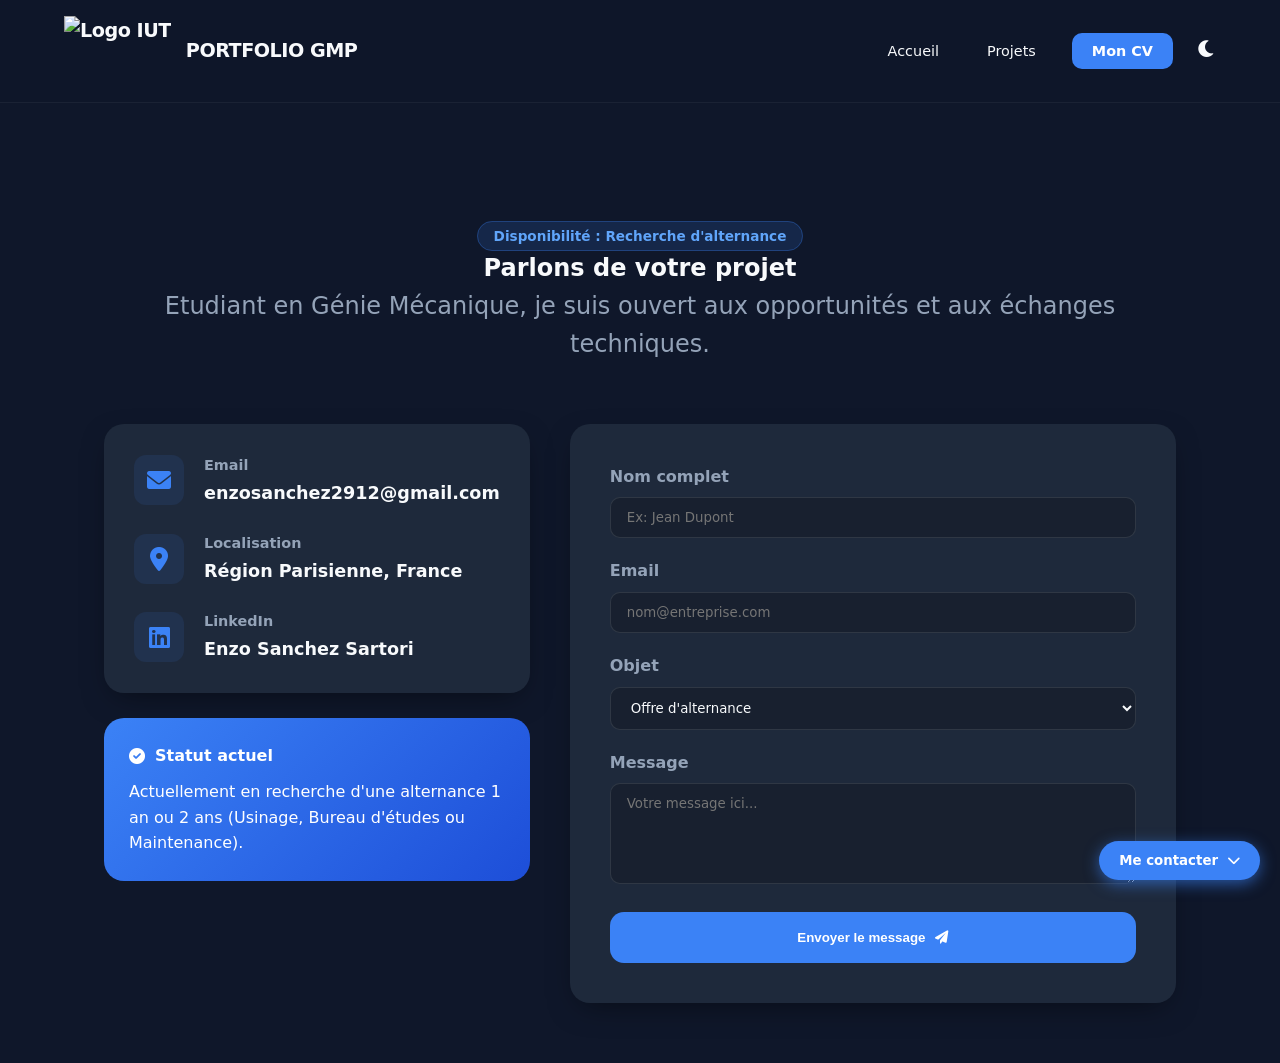
==== contact.html @ 4d649841 "change" ====
<!DOCTYPE html>
<html lang="fr">
<head>
    <meta charset="UTF-8">
    <meta name="viewport" content="width=device-width, initial-scale=1.0">
    <title>Contact | Enzo Sanchez Sartori</title>
    <link rel="stylesheet" href="style.css">
    <link rel="stylesheet" href="https://cdnjs.cloudflare.com/ajax/libs/font-awesome/6.0.0/css/all.min.css">
    <script>
        if (localStorage.getItem("theme") === "light") {
            document.documentElement.classList.add("light-mode");
        }
    </script>
</head>
<body>

<nav>
    <div class="nav-container">
        <a href="index.html" class="logo">
            <img src="common/Logo_IUT.png" alt="Logo IUT" class="nav-logo-img">
            <span>PORTFOLIO GMP</span>
        </a>
        <ul>
            <li><a href="index.html">Accueil</a></li>
            <li><a href="projets.html">Projets</a></li>
            <li><a href="common/cv.pdf" target="_blank" class="btn-cv">Mon CV</a></li>
            <li><button id="theme-toggle" class="theme-btn"><i class="fa-solid fa-moon"></i></button></li>
        </ul>
    </div>
</nav>

<section class="contact-page">
    <div class="contact-header">
        <span class="badge">Disponibilité : Recherche d'alternance</span>
        <h1>Parlons de votre projet</h1>
        <p class="subtitle">Etudiant en Génie Mécanique, je suis ouvert aux opportunités et aux échanges techniques.</p>
    </div>

    <div class="contact-container">
        <div class="contact-info">
            <div class="info-card">
                <div class="info-item">
                    <i class="fa-solid fa-envelope"></i>
                    <div>
                        <h3>Email</h3>
                        <p>enzosanchez2912@gmail.com</p>
                    </div>
                </div>
                <div class="info-item">
                    <i class="fa-solid fa-location-dot"></i>
                    <div>
                        <h3>Localisation</h3>
                        <p>Région Parisienne, France</p>
                    </div>
                </div>
                <div class="info-item">
                    <i class="fa-brands fa-linkedin"></i>
                    <div>
                        <h3>LinkedIn</h3>
                        <a href="https://fr.linkedin.com/in/enzo-sanchez-sartori-3853a0383" target="_blank">Enzo Sanchez Sartori</a>
                    </div>
                </div>
            </div>

            <div class="status-box">
                <h4><i class="fa-solid fa-circle-check"></i> Statut actuel</h4>
                <p>Actuellement en recherche d'une alternance 1 an ou 2 ans (Usinage, Bureau d'études ou Maintenance).</p>
            </div>
        </div>

        <div class="contact-form-container">
<form action="https://formspree.io/f/xeeprjkn" method="POST" class="contact-form">
    <input type="hidden" name="_next" value="https://enzo-sanchez-sartori.fr/merci.html">
    <input type="hidden" name="_subject" value="Nouveau message de votre Portfolio">
    <input type="text" name="_gotcha" style="display:none"> 
    <div class="form-group">
        <label>Nom complet</label>
        <input type="text" name="name" placeholder="Ex: Jean Dupont" required>
    </div>
    
    <div class="form-group">
        <label>Email</label>
        <input type="email" name="email" placeholder="nom@entreprise.com" required>
    </div>
    
    <div class="form-group">
        <label>Objet</label>
        <select name="subject">
            <option value="alternance">Offre d'alternance</option>
            <option value="stage">Offre de stage</option>
            <option value="projet">Collaboration projet</option>
            <option value="autre">Autre demande</option>
        </select>
    </div>
    
    <div class="form-group">
        <label>Message</label>
        <textarea name="message" rows="5" placeholder="Votre message ici..." required></textarea>
    </div>
    
    <button type="submit" class="btn-primary">Envoyer le message <i class="fa-solid fa-paper-plane"></i></button>
</form>
        </div>
    </div>
</section>

<script>
    const btn = document.getElementById("theme-toggle");
    const icon = btn.querySelector("i");
    function updateIcon() {
        if (document.documentElement.classList.contains("light-mode")) {
            icon.classList.replace("fa-moon", "fa-sun");
        } else {
            icon.classList.replace("fa-sun", "fa-moon");
        }
    }
    updateIcon();
    btn.addEventListener("click", () => {
        const isLight = document.documentElement.classList.toggle("light-mode");
        localStorage.setItem("theme", isLight ? "light" : "dark");
        updateIcon();
    });
</script>
<button id="floating-btn" class="floating-contact">
    <span class="btn-text">Me contacter</span>
    <i class="fa-solid fa-chevron-down"></i>
</button>

<script>
    // Gestion du Thème (Dark/Light)
    const themeBtn = document.getElementById("theme-toggle");
    const themeIcon = themeBtn.querySelector("i");
    
    function updateIcon() {
        if (document.documentElement.classList.contains("light-mode")) {
            themeIcon.classList.replace("fa-moon", "fa-sun");
        } else {
            themeIcon.classList.replace("fa-sun", "fa-moon");
        }
    }
    
    updateIcon();
    
    themeBtn.addEventListener("click", () => {
        const isLight = document.documentElement.classList.toggle("light-mode");
        localStorage.setItem("theme", isLight ? "light" : "dark");
        updateIcon();
    });

    // Gestion du Bouton Flottant
    const floatBtn = document.getElementById('floating-btn');
    const contactSection = document.querySelector('.contact-container');

    window.addEventListener('scroll', () => {
        // On récupère la position du formulaire
        const sectionPos = contactSection.getBoundingClientRect().top;
        
        // Si le haut du formulaire est visible à l'écran
        if (sectionPos <= 150) {
            floatBtn.classList.add('is-up');
        } else {
            floatBtn.classList.remove('is-up');
        }
    });

    floatBtn.addEventListener('click', () => {
        if (floatBtn.classList.contains('is-up')) {
            // Remonter tout en haut
            window.scrollTo({ top: 0, behavior: 'smooth' });
        } else {
            // Descendre au formulaire avec un petit décalage pour le titre
            const yOffset = 300; 
            const y = contactSection.getBoundingClientRect().top + window.pageYOffset + yOffset;
            window.scrollTo({ top: y, behavior: 'smooth' });
        }
    });
</script>
---- style.css ----
/* --- CONFIGURATION DES COULEURS (Dark mode par défaut) --- */
:root {
    --bg-body: #0f172a;
    --bg-nav: rgba(15, 23, 42, 0.95);
    --bg-card: #1e293b;
    --text-main: #f8fafc;
    --text-sub: #94a3b8;
    --primary: #3b82f6;
    --primary-glow: rgba(59, 130, 246, 0.6);
    --secondary-btn: rgba(255, 255, 255, 0.05);
    --card-shadow: 0 10px 30px -10px rgba(0, 0, 0, 0.5);
}

/* --- MODE CLAIR --- */
.light-mode {
    --bg-body: #f1f5f9;
    --bg-nav: rgba(255, 255, 255, 0.95);
    --bg-card: #ffffff;
    --text-main: #1e293b;
    --text-sub: #64748b;
    --primary-glow: rgba(59, 130, 246, 0.3);
    --secondary-btn: rgba(15, 23, 42, 0.05);
    --card-shadow: 0 10px 20px -5px rgba(0, 0, 0, 0.1);
}

/* --- BASE --- */
* { box-sizing: border-box; margin: 0; padding: 0; }
html { scroll-behavior: smooth; }
body { 
    font-family: 'Inter', system-ui, -apple-system, sans-serif; 
    background-color: var(--bg-body); 
    color: var(--text-main); 
    transition: background-color 0.4s ease, color 0.4s ease;
    line-height: 1.6;
}

a, a:visited, a:hover, a:active {
    text-decoration: none;
    color: inherit;
    transition: 0.3s ease;
}

/* --- NAVIGATION --- */
nav { 
    background: var(--bg-nav); 
    padding: 1rem 5%; 
    top: 0; width: 100%; z-index: 1000; 
    backdrop-filter: blur(12px);
    border-bottom: 1px solid rgba(255,255,255,0.05);
}
.nav-container { display: flex; justify-content: space-between; align-items: center; max-width: 1200px; margin: auto; }
.nav-logo-img {
    height: 70px;
    /* Grand logo aussi sur PC */
    margin-right: 15px;
    width: auto;
}
.logo { display: flex; align-items: center; font-weight: 800; font-size: 1.2rem; letter-spacing: -0.5px; }
nav ul { display: flex; list-style: none; align-items: center; gap: 24px; }
.theme-btn { background: none; border: none; color: var(--text-main); cursor: pointer; font-size: 1.2rem; transition: transform 0.3s ease; }
.theme-btn:hover { transform: rotate(15deg); color: var(--primary); }

/* --- HERO --- */
.hero { padding: 120px 20px; text-align: center; max-width: 1000px; margin: auto; }
.badge { 
    background: rgba(59, 130, 246, 0.15); 
    color: #60a5fa; 
    padding: 6px 16px; 
    border-radius: 99px; 
    font-weight: 700; 
    font-size: 0.85rem;
    border: 1px solid rgba(59, 130, 246, 0.3);
}
.hero h1 { font-size: clamp(2.5rem, 8vw, 4rem); margin: 24px 0; font-weight: 900; letter-spacing: -2px; }
.subtitle { font-size: 1.5rem; color: var(--text-sub); margin-bottom: 24px; font-weight: 500; }
.description { max-width: 650px; margin: 0 auto 48px; color: var(--text-sub); font-size: 1.15rem; }

/* --- BOUTONS AVEC AURA INTENSE --- */
.hero-btns { display: flex; justify-content: center; gap: 24px; }

.btn-primary { 
    background: var(--primary); 
    color: white !important; 
    padding: 18px 36px; 
    border-radius: 14px; 
    font-weight: 700; 
    box-shadow: 0 0 0 rgba(59, 130, 246, 0);
    transition: all 0.3s cubic-bezier(0.4, 0, 0.2, 1);
}

.btn-primary:hover {
    transform: translateY(-4px);
    box-shadow: 0 10px 25px -5px var(--primary-glow), 0 0 30px 2px var(--primary-glow);
}

.btn-secondary { 
    background: var(--secondary-btn); 
    color: var(--text-main) !important;
    padding: 18px 36px; 
    border-radius: 14px; 
    border: 1px solid rgba(255,255,255,0.1);
    transition: all 0.3s ease;
}

.btn-secondary:hover {
    background: rgba(255, 255, 255, 0.1);
    border-color: var(--primary);
    transform: translateY(-4px);
    box-shadow: 0 0 20px rgba(59, 130, 246, 0.2);
}

.btn-cv { 
    background: var(--primary); 
    color: white !important; 
    padding: 10px 20px; 
    border-radius: 10px; 
    font-weight: 600;
}
.btn-cv:hover {
    box-shadow: 0 4px 15px var(--primary-glow);
}

/* --- SKILLS GRID --- */
/* Conteneur principal des compétences */
.skills-preview {
    padding: 50px 20px;
    max-width: 1200px;
    margin: 0 auto;
}

/* Flexbox pour l'alignement horizontal */
.skills-grid {
    display: flex;
    justify-content: center; /* Centre les éléments */
    gap: 30px;               /* Espace entre les blocs */
    flex-wrap: wrap;         /* Permet de passer à la ligne sur mobile */
}

/* Style des items individuels */
.skill-item {
    flex: 1;                 /* Les blocs prennent la même largeur */
    min-width: 250px;        /* Largeur minimale avant de passer à la ligne */
    max-width: 350px;        /* Largeur maximale pour garder un beau design */
    display: flex;
    flex-direction: column;
    align-items: center;
    padding: 30px;
    background: var(--bg-card); /* Assure-toi d'avoir cette variable ou mets une couleur */
    border-radius: 15px;
    text-decoration: none;
    transition: transform 0.3s ease;
}

.skill-item:hover {
    transform: translateY(-10px);
}

.skill-item i { font-size: 2.8rem; color: var(--primary); margin-bottom: 24px; display: block; }
.skill-item span { font-weight: 700; font-size: 1.1rem; }

/* --- PAGE COMPÉTENCES DÉTAILLÉES --- */
.competence-detail { padding: 60px 5%; max-width: 900px; margin: auto; }
.comp-section { 
    padding: 60px 40px; 
    background: var(--bg-card); 
    border-radius: 20px; 
    margin-bottom: 40px; 
    scroll-margin-top: 100px;
    box-shadow: var(--card-shadow);
}
.main-icon { font-size: 3rem; color: var(--primary); margin-bottom: 20px; }
.comp-tags { display: flex; gap: 10px; margin-top: 20px; }
.comp-tags span { background: rgba(59, 130, 246, 0.1); color: var(--primary); padding: 5px 12px; border-radius: 15px; font-size: 0.8rem; font-weight: bold; }






/* --- SECTION ANIMATION POCKET BIKE (VERSION FINALE) --- */

/* La Moto */
.skill-icon {
    height: 3.2rem; /* Taille ajustée pour le titre */
    width: auto;
    display: inline-block; /* Permet l'alignement et la rotation */
    filter: drop-shadow(0 0 8px var(--primary-glow));
    transition: all 0.3s cubic-bezier(0.175, 0.885, 0.32, 1.275);
    margin: 0;
}

/* --- FIX FINAL CLÉ POCKET --- */

.wrench-icon {
    font-size: 1.4rem; 
    color: var(--primary);
    display: inline-flex;
    align-items: center;
    /* On la descend de 6px de base pour l'aligner au texte */
    transform: translateY(8px); 
    transition: all 0.3s cubic-bezier(0.175, 0.885, 0.32, 1.275);
}

/* SYNCRO AU SURVOL */
.skill-item:hover .wrench-icon {
    /* TRÈS IMPORTANT : On garde le translateY(6px) pour qu'elle reste basse, 
       et on ajoute scale et rotate */
    transform: translateY(8px) scale(1.3) rotate(25deg) !important;
    color: var(--text-main) !important;
}

.skill-item:hover .skill-icon {
    /* La moto s'anime aussi */
    transform: scale(1.1) rotate(-10deg) !important;
}


    nav ul li a {
        font-size: 0.9rem;
        padding: 8px 12px;
    }

    /* 2. Hero Section : On réduit les textes pour qu'ils ne sortent pas de l'écran */
    .hero {
        padding: 60px 15px; /* Moins de padding en haut pour voir le contenu de suite */
    }

    .hero h1 {
        letter-spacing: -1px; /* On desserre un peu les lettres pour la lisibilité */
        margin: 15px 0;
    }

    .description {
        font-size: 1rem; /* Texte un peu plus petit pour le confort de lecture */
        margin-bottom: 30px;
    }

    .hero .subtitle {
        font-size: 1.1rem;
    }

    /* Boutons l'un au-dessus de l'autre sur petit écran */
    .hero-btns {
        flex-direction: column;
        align-items: stretch; /* Les boutons prennent toute la largeur */
        gap: 15px;
    }

    .btn-primary, .btn-secondary {
        width: 100%;
        text-align: center;
    }

    /* 3. Grille de compétences : 1 seule colonne sur mobile */
    .skills-grid {
        grid-template-columns: 1fr; 
        padding: 20px;
        gap: 15px;
    }

    .skill-item {
        padding: 20px;
        justify-content: center;
    }

/* Empêche la sélection de texte sur les éléments interactifs */
.point, .btn-primary, .btn-secondary, .theme-btn, .nav-container a {
    user-select: none; /* Standard */
    -webkit-user-select: none; /* Safari/Chrome */
    -moz-user-select: none; /* Firefox */
    -ms-user-select: none; /* IE/Edge */
    -webkit-touch-callout: none; /* Empêche le menu contextuel sur iOS */
}

/* --- CONFIGURATION MOBILE UNIQUE ET PROPRE --- */
@media (max-width: 768px) {
    /* 1. Navigation : On garde tout sur une seule ligne */
    .nav-container {
        flex-direction: row !important; 
        justify-content: space-between;
        padding: 5px 15px;
    }

    /* 2. On réduit la taille du logo pour gagner de la place */
    .nav-logo-img {
        height: 45px !important; 
        margin-right: 0;
    }

    /* 3. On cache le texte "PORTFOLIO GMP" sur mobile (trop long) */
    .logo span {
        display: none !important; 
    }

    /* 4. On ajuste les liens du menu pour qu'ils ne se chevauchent pas */
    nav ul {
        gap: 12px;
        margin: 0;
        padding: 0;
    }

    nav ul li a {
        font-size: 0.85rem;
        padding: 5px;
    }

    /* 5. Le bouton CV devient un peu plus discret */
    .btn-cv {
        padding: 6px 12px;
        font-size: 0.8rem;
    }

    /* 6. Grille de compétences (Accueil) : une seule colonne */
    .skills-grid {
        flex-direction: column;
        align-items: center;
        gap: 20px;
    }

    .skill-item {
        width: 100%;
        max-width: none;
    }
}

/* --- BOUTON RETOUR (À mettre HORS du bloc @media pour qu'il marche partout) --- */
.back-btn-floating {
    position: fixed;
    bottom: 25px; /* En bas à droite : zone de confort du pouce */
    right: 20px;
    background: var(--primary);
    color: white !important;
    width: 50px;
    height: 50px;
    border-radius: 50%;
    display: flex;
    align-items: center;
    justify-content: center;
    z-index: 2000;
    box-shadow: 0 5px 20px rgba(0,0,0,0.4);
    opacity: 0;
    visibility: hidden;
    transition: all 0.3s ease;
}

.back-btn-floating.visible {
    opacity: 1;
    visibility: visible;
    transform: scale(1);
}

.back-btn-floating span {
    display: none; /* On ne garde que l'icône sur mobile */
}

/* --- SÉCURITÉ ANTI-SCROLL HORIZONTAL --- */
html, body {
    max-width: 100%;
    overflow-x: hidden;
    position: relative;
    width: 100%;
}

/* --- BOUTON FLOTTANT RETOUR EN HAUT --- */
.back-btn-floating {
    position: fixed;
    bottom: 25px;
    right: 25px;
    background-color: #3b82f6; /* Ton bleu primary */
    color: white !important;
    width: 50px;
    height: 50px;
    border-radius: 50%;
    display: flex;
    align-items: center;
    justify-content: center;
    font-size: 1.2rem;
    z-index: 2000;
    box-shadow: 0 5px 20px rgba(59, 130, 246, 0.5);
    opacity: 0;
    visibility: hidden;
    transform: translateY(20px);
    transition: all 0.4s ease;
    cursor: pointer;
    border: none;
    text-decoration: none;
}

.back-btn-floating.visible {
    opacity: 1;
    visibility: visible;
    transform: translateY(0);
}

.back-btn-floating:hover {
    transform: scale(1.1);
    filter: brightness(1.1);
}

/* --- PAGE CONTACT --- */
.contact-page {
    padding: 120px 5% 60px;
    max-width: 1200px;
    margin: auto;
}

.contact-header {
    text-align: center;
    margin-bottom: 60px;
}

.contact-container {
    display: grid;
    grid-template-columns: 1fr 1.5fr;
    gap: 40px;
    align-items: start;
}

/* Infos de gauche */
.info-card {
    background: var(--bg-card);
    padding: 30px;
    border-radius: 20px;
    box-shadow: var(--card-shadow);
    margin-bottom: 25px;
}

.info-item {
    display: flex;
    align-items: center;
    gap: 20px;
    margin-bottom: 25px;
}

.info-item:last-child { margin-bottom: 0; }

.info-item i {
    font-size: 1.5rem;
    color: var(--primary);
    background: rgba(59, 130, 246, 0.1);
    width: 50px;
    height: 50px;
    display: flex;
    align-items: center;
    justify-content: center;
    border-radius: 12px;
}

.info-item h3 { font-size: 0.9rem; color: var(--text-sub); margin-bottom: 2px; }
.info-item p, .info-item a { font-weight: 600; font-size: 1.1rem; }

.status-box {
    background: linear-gradient(135deg, var(--primary), #1d4ed8);
    color: white;
    padding: 25px;
    border-radius: 20px;
}

.status-box h4 { margin-bottom: 10px; display: flex; align-items: center; gap: 10px; }

/* Formulaire de droite */
.contact-form-container {
    background: var(--bg-card);
    padding: 40px;
    border-radius: 20px;
    box-shadow: var(--card-shadow);
}

.form-group {
    margin-bottom: 20px;
}

.form-group label {
    display: block;
    margin-bottom: 8px;
    font-weight: 600;
    color: var(--text-sub);
}

.form-group input, 
.form-group select, 
.form-group textarea {
    width: 100%;
    padding: 12px 16px;
    border-radius: 10px;
    border: 1px solid rgba(255,255,255,0.1);
    background: rgba(0,0,0,0.2);
    color: var(--text-main);
    font-family: inherit;
    transition: 0.3s;
}

.light-mode .form-group input, 
.light-mode .form-group select, 
.light-mode .form-group textarea {
    background: #f8fafc;
    border: 1px solid #e2e8f0;
}

.form-group input:focus, .form-group textarea:focus {
    outline: none;
    border-color: var(--primary);
    box-shadow: 0 0 0 3px var(--primary-glow);
}

.contact-form .btn-primary {
    width: 100%;
    border: none;
    cursor: pointer;
    display: flex;
    justify-content: center;
    align-items: center;
    gap: 10px;
}

/* Responsiveness Contact */
@media (max-width: 900px) {
    .contact-container {
        grid-template-columns: 1fr;
    }
    
    .contact-page {
        padding-top: 100px;
    }
}

/* --- BOUTON FLOTTANT DYNAMIQUE --- */
.floating-contact {
    position: fixed;
    bottom: 20px;
    right: 20px;
    background: var(--primary);
    color: white;
    border: none;
    padding: 12px 20px;
    border-radius: 50px; /* Forme pilule au début */
    box-shadow: 0 4px 15px var(--primary-glow);
    z-index: 2000;
    display: flex;
    align-items: center;
    gap: 10px;
    cursor: pointer;
    transition: all 0.4s cubic-bezier(0.175, 0.885, 0.32, 1.275);
    font-family: inherit;
    font-weight: 600;
}

/* État quand on est au niveau du formulaire (Transformation en flèche haut) */
.floating-contact.is-up {
    padding: 0;
    width: 50px;
    height: 50px;
    border-radius: 50%; /* Devient un cercle */
    justify-content: center;
}

.floating-contact.is-up .btn-text {
    display: none; /* Cache le texte */
}

.floating-contact.is-up i {
    transform: rotate(180deg); /* La flèche bas pointe vers le haut */
    font-size: 1.5rem;
}

.floating-contact:hover {
    transform: scale(1.05);
    filter: brightness(1.1);
}

/* Masquer le bouton sur PC si tu préfères qu'il soit uniquement mobile */
@media (min-width: 769px) {
    /* .floating-contact { display: none; } */ /* Décommente cette ligne pour cacher sur PC */
}

/* --- BOUTON REMONTER (STYLE CONTACT) --- */
.floating-fixed-up {
    position: fixed;
    bottom: 25px;
    right: 25px;
    width: 50px;
    height: 50px;
    background: var(--primary);
    color: white !important;
    border: none;
    border-radius: 50%; /* Toujours rond */
    display: flex;
    align-items: center;
    justify-content: center;
    font-size: 1.4rem;
    z-index: 2000;
    cursor: pointer;
    box-shadow: 0 5px 20px var(--primary-glow);
    transition: all 0.4s cubic-bezier(0.175, 0.885, 0.32, 1.275);
    
    /* Caché par défaut */
    opacity: 0;
    visibility: hidden;
    transform: translateY(20px);
}

/* Affichage au scroll */
.floating-fixed-up.visible {
    opacity: 1;
    visibility: visible;
    transform: translateY(0);
}

.floating-fixed-up:hover {
    transform: scale(1.1) translateY(-5px);
    filter: brightness(1.1);
}

.floating-fixed-up:active {
    transform: scale(0.9);
}
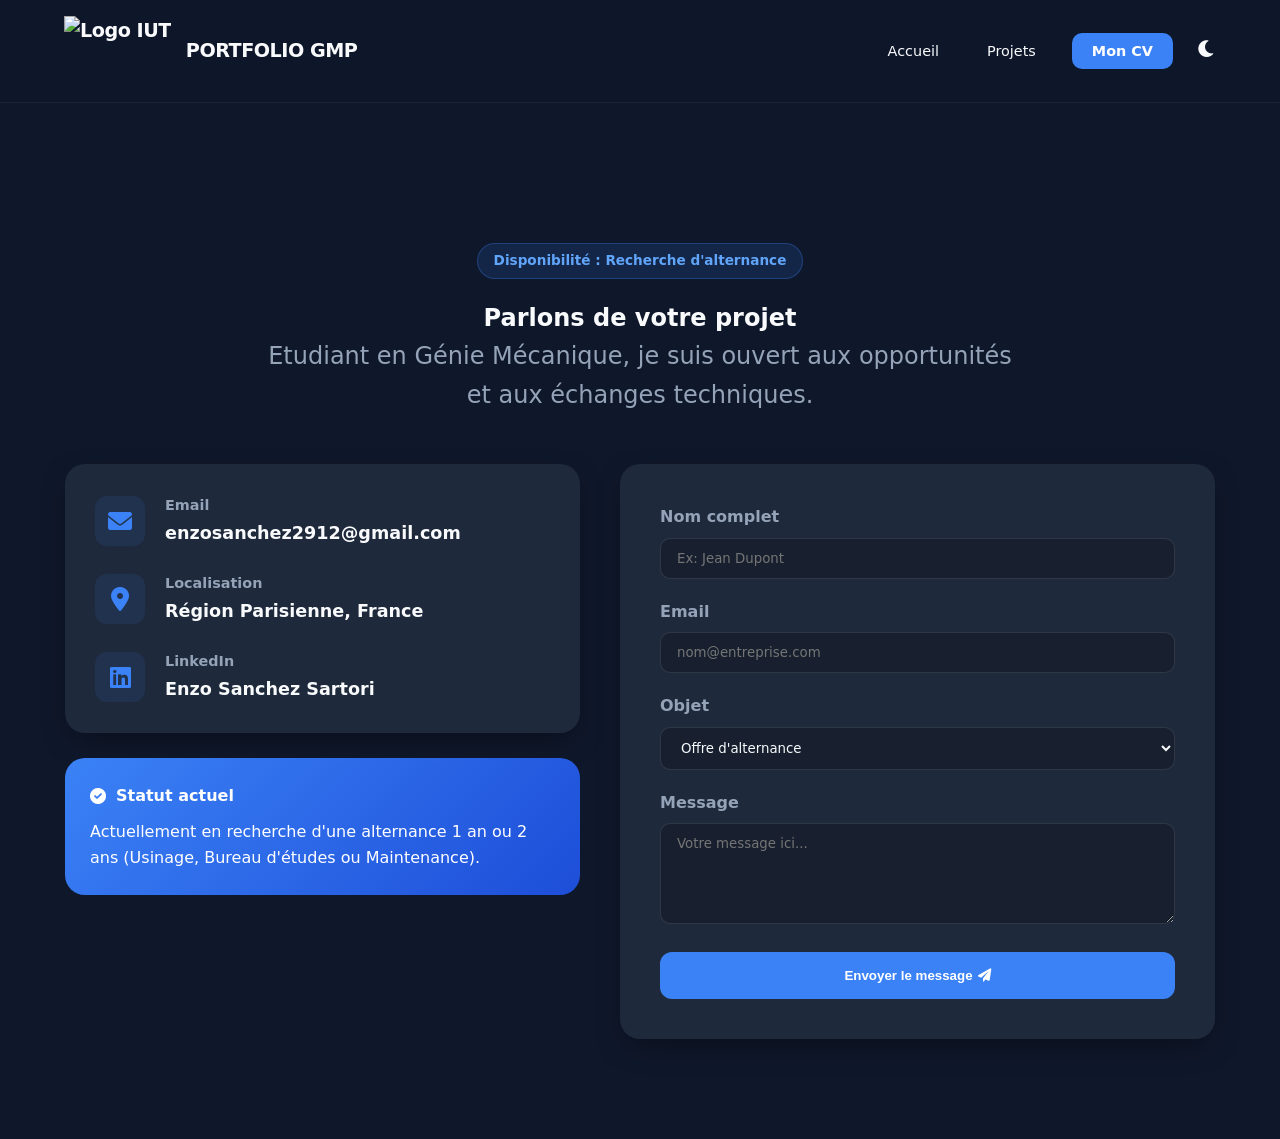
==== commit e0776d12: "full change" ====
--- a/contact.html
+++ b/contact.html
@@ -4,14 +4,50 @@
     <meta charset="UTF-8">
     <meta name="viewport" content="width=device-width, initial-scale=1.0">
     <title>Contact | Enzo Sanchez Sartori</title>
-    <link rel="stylesheet" href="style.css">
     <link rel="stylesheet" href="https://cdnjs.cloudflare.com/ajax/libs/font-awesome/6.0.0/css/all.min.css">
-    <script>
-        if (localStorage.getItem("theme") === "light") {
-            document.documentElement.classList.add("light-mode");
+  
+    <link rel="stylesheet" href="style/main.css">
+    <link rel="stylesheet" href="style/page.css">
+    <link rel="stylesheet" href="style/perso1.CSS">
+    <link rel="stylesheet" href="style/responsive.css">
+    <link rel="stylesheet" href="style/ui.css">
+</head>
+<script>
+// --- GESTION UNIQUE DU THÈME ---
+document.addEventListener("DOMContentLoaded", () => {
+    const themeBtn = document.getElementById("theme-toggle");
+    const themeIcon = themeBtn.querySelector("i");
+    const currentTheme = localStorage.getItem("theme");
+
+    // 1. Appliquer le thème sauvegardé au chargement
+    if (currentTheme === "light") {
+        document.documentElement.classList.add("light-mode");
+    } else {
+        document.documentElement.classList.remove("light-mode");
+    }
+    updateIcon();
+
+    // 2. Fonction pour mettre à jour l'icône
+    function updateIcon() {
+        if (document.documentElement.classList.contains("light-mode")) {
+            themeIcon.className = "fa-solid fa-sun";
+        } else {
+            themeIcon.className = "fa-solid fa-moon";
         }
-    </script>
-</head>
+    }
+
+    // 3. Écouter le clic sur le bouton
+    themeBtn.addEventListener("click", () => {
+        const isLight = document.documentElement.classList.toggle("light-mode");
+        
+        // Enregistrer le choix
+        localStorage.setItem("theme", isLight ? "light" : "dark");
+        
+        // Mettre à jour l'icône
+        updateIcon();
+    });
+});
+</script>
 <body>
 
 <nav>
@@ -104,64 +140,31 @@
     </div>
 </section>
 
-<script>
-    const btn = document.getElementById("theme-toggle");
-    const icon = btn.querySelector("i");
-    function updateIcon() {
-        if (document.documentElement.classList.contains("light-mode")) {
-            icon.classList.replace("fa-moon", "fa-sun");
-        } else {
-            icon.classList.replace("fa-sun", "fa-moon");
-        }
-    }
-    updateIcon();
-    btn.addEventListener("click", () => {
-        const isLight = document.documentElement.classList.toggle("light-mode");
-        localStorage.setItem("theme", isLight ? "light" : "dark");
-        updateIcon();
-    });
-</script>
+
 <button id="floating-btn" class="floating-contact">
     <span class="btn-text">Me contacter</span>
     <i class="fa-solid fa-chevron-down"></i>
 </button>
 
 <script>
-    // Gestion du Thème (Dark/Light)
-    const themeBtn = document.getElementById("theme-toggle");
-    const themeIcon = themeBtn.querySelector("i");
-    
-    function updateIcon() {
-        if (document.documentElement.classList.contains("light-mode")) {
-            themeIcon.classList.replace("fa-moon", "fa-sun");
-        } else {
-            themeIcon.classList.replace("fa-sun", "fa-moon");
-        }
-    }
-    
-    updateIcon();
-    
-    themeBtn.addEventListener("click", () => {
-        const isLight = document.documentElement.classList.toggle("light-mode");
-        localStorage.setItem("theme", isLight ? "light" : "dark");
-        updateIcon();
-    });
 
     // Gestion du Bouton Flottant
     const floatBtn = document.getElementById('floating-btn');
     const contactSection = document.querySelector('.contact-container');
 
-    window.addEventListener('scroll', () => {
-        // On récupère la position du formulaire
-        const sectionPos = contactSection.getBoundingClientRect().top;
-        
-        // Si le haut du formulaire est visible à l'écran
-        if (sectionPos <= 150) {
-            floatBtn.classList.add('is-up');
-        } else {
-            floatBtn.classList.remove('is-up');
-        }
-    });
+window.addEventListener('scroll', () => {
+    const floatBtn = document.getElementById('floating-btn');
+    const contactSection = document.querySelector('.contact-container');
+    
+    // On calcule si le formulaire est arrivé dans le champ de vision
+    const sectionPos = contactSection.getBoundingClientRect().top;
+
+    if (sectionPos <= 200) {
+        floatBtn.classList.add('is-up');
+    } else {
+        floatBtn.classList.remove('is-up');
+    }
+});
 
     floatBtn.addEventListener('click', () => {
         if (floatBtn.classList.contains('is-up')) {
@@ -174,4 +177,5 @@
             window.scrollTo({ top: y, behavior: 'smooth' });
         }
     });
-</script>+</script>
+</body>
--- a/style/main.css
+++ b/style/main.css
@@ -0,0 +1,256 @@
+/* --- CONFIGURATION DES COULEURS & VARIABLES --- */
+:root {
+    --bg-body: #0f172a;
+    --bg-nav: rgba(15, 23, 42, 0.95);
+    --bg-card: #1e293b;
+    --text-main: #f8fafc;
+    --text-sub: #94a3b8;
+    --primary: #3b82f6;
+    --primary-glow: rgba(59, 130, 246, 0.6);
+    --secondary-btn: rgba(255, 255, 255, 0.05);
+    --card-shadow: 0 10px 30px -10px rgba(0, 0, 0, 0.5);
+}
+
+.light-mode {
+    --bg-body: #f1f5f9;
+    --bg-nav: rgba(255, 255, 255, 0.95);
+    --bg-card: #ffffff;
+    --text-main: #1e293b;
+    --text-sub: #64748b;
+    --primary-glow: rgba(59, 130, 246, 0.3);
+    --secondary-btn: rgba(15, 23, 42, 0.05);
+    --card-shadow: 0 10px 20px -5px rgba(0, 0, 0, 0.1);
+}
+
+/* --- BASE & UTILS --- */
+* { box-sizing: border-box; margin: 0; padding: 0; }
+html { scroll-behavior: smooth; max-width: 100%; overflow-x: hidden; }
+body { 
+    font-family: 'Inter', system-ui, sans-serif; 
+    background-color: var(--bg-body); 
+    color: var(--text-main); 
+    transition: background-color 0.4s ease, color 0.4s ease;
+    line-height: 1.6;
+    width: 100%;
+}
+
+a, a:visited, a:hover, a:active {
+    text-decoration: none;
+    color: inherit;
+    transition: 0.3s ease;
+}
+
+/* --- NAVIGATION --- */
+nav { 
+    background: var(--bg-nav); 
+    padding: 1rem 5%; 
+    top: 0; width: 100%; z-index: 1000; 
+    backdrop-filter: blur(12px);
+    border-bottom: 1px solid rgba(255,255,255,0.05);
+}
+.nav-container { display: flex; justify-content: space-between; align-items: center; max-width: 1200px; margin: auto; }
+.nav-logo-img {
+    height: 70px;
+    /* Grand logo aussi sur PC */
+    margin-right: 15px;
+    width: auto;
+}
+.logo { display: flex; align-items: center; font-weight: 800; font-size: 1.2rem; letter-spacing: -0.5px; }
+nav ul { display: flex; list-style: none; align-items: center; gap: 24px; }
+
+.theme-btn { background: none; border: none; color: var(--text-main); cursor: pointer; font-size: 1.2rem; transition: transform 0.3s ease; }
+.theme-btn:hover { transform: rotate(15deg); color: var(--primary); }
+
+/* --- COMPOSANTS UI (Boutons) --- */
+/* --- Bouton 1 --- */
+.hero-btns {
+    display: flex;
+    flex-direction: column; /* Empilement vertical */
+    gap: 15px;
+    width: 100%;
+    max-width: 650px; /* Largeur fixe pour correspondre à l'image */
+}
+.btn-primary { 
+    background: var(--primary); 
+    color: white !important; 
+    padding: 16px 30px; 
+    border-radius: 12px; 
+    font-weight: 700; 
+    width: 100%;            /* Prend toute la largeur du conteneur (500px) */
+    text-align: center;
+    border: none;
+    transition: all 0.3s ease;
+}
+.btn-primary:hover {
+    transform: translateY(-4px);
+    box-shadow: 0 10px 25px -5px var(--primary-glow), 0 0 30px 2px var(--primary-glow);
+}
+/* --- Bouton 2 --- */
+.btn-secondary { 
+    background: var(--secondary-btn); 
+    color: var(--text-main) !important;
+    padding: 16px 30px; 
+    border-radius: 12px; 
+    border: 1px solid rgba(0, 0, 0, 0.05);
+    width: 100%;            /* Prend toute la largeur du conteneur */
+    text-align: center;
+    transition: all 0.3s ease;
+}
+.btn-secondary:hover {
+    background: rgba(30, 41, 59, 0.8);
+    border-color: var(--primary);
+    transform: translateY(-2px);
+}
+/* --- Bouton CV --- */
+.btn-cv { 
+    background: var(--primary); 
+    color: white !important; 
+    padding: 10px 20px; 
+    border-radius: 10px; 
+    font-weight: 600;
+}
+.btn-cv:hover {
+    box-shadow: 0 4px 15px var(--primary-glow);
+}
+
+/* --- Securité (anti-scroll) --- */
+html, body {
+    max-width: 100%;
+    overflow-x: hidden;
+    position: relative;
+    width: 100%;
+}
+/* --- COMPOSANTS UI (texte) --- */
+ nav ul li a {
+        font-size: 0.9rem;
+        padding: 8px 12px;
+    }
+
+    /* 2. Hero Section : On réduit les textes pour qu'ils ne sortent pas de l'écran */
+    .hero {
+        padding: 60px 15px; /* Moins de padding en haut pour voir le contenu de suite */
+    }
+
+    .hero h1 {
+        letter-spacing: -1px; /* On desserre un peu les lettres pour la lisibilité */
+        margin: 15px 0;
+    }
+
+    .description {
+        font-size: 1rem; /* Texte un peu plus petit pour le confort de lecture */
+        margin-bottom: 30px;
+    }
+
+    .hero .subtitle {
+        font-size: 1.1rem;
+    }
+
+    /* Boutons l'un au-dessus de l'autre sur petit écran */
+   .hero-btns {
+    display: flex;
+    flex-direction: column; /* Empile les boutons l'un sur l'autre */
+    align-items: center;    /* Centre les boutons horizontalement */
+    gap: 15px;
+    width: 100%;
+    max-width: 500px;       /* Largeur maximale pour correspondre à l'image */
+    margin: 30px auto 0;    /* Centre le bloc et ajoute de l'espace au-dessus */
+}
+.hero-btns .btn-primary, 
+.hero-btns .btn-secondary {
+    width: 100%;
+    padding: 20px;
+    font-size: 1.05rem;
+    display: flex;
+    justify-content: center;
+    align-items: center;
+}
+    .btn-primary, .btn-secondary {
+        width: 100%;
+        text-align: center;
+    }
+
+    /* 3. Grille de compétences : 1 seule colonne sur mobile */
+    .skills-grid {
+        grid-template-columns: 1fr; 
+        padding: 20px;
+        gap: 15px;
+    }
+
+    .skill-item {
+        padding: 20px;
+        justify-content: center;
+    }
+/* --- Empêche la sélection de texte sur les éléments interactifs --- */
+.point, .btn-primary, .btn-secondary, .theme-btn, .nav-container a {
+    user-select: none; /* Standard */
+    -webkit-user-select: none; /* Safari/Chrome */
+    -moz-user-select: none; /* Firefox */
+    -ms-user-select: none; /* IE/Edge */
+    -webkit-touch-callout: none; /* Empêche le menu contextuel sur iOS */
+}
+
+/* --- BOUTON RETOUR (À mettre HORS du bloc @media pour qu'il marche partout) --- */
+.back-btn-floating {
+    position: fixed;
+    bottom: 25px; /* En bas à droite : zone de confort du pouce */
+    right: 20px;
+    background: var(--primary);
+    color: white !important;
+    width: 50px;
+    height: 50px;
+    border-radius: 50%;
+    display: flex;
+    align-items: center;
+    justify-content: center;
+    z-index: 2000;
+    box-shadow: 0 5px 20px rgba(0,0,0,0.4);
+    opacity: 0;
+    visibility: hidden;
+    transition: all 0.3s ease;
+}
+
+.back-btn-floating.visible {
+    opacity: 1;
+    visibility: visible;
+    transform: scale(1);
+}
+
+.back-btn-floating span {
+    display: none; /* On ne garde que l'icône sur mobile */
+}
+
+/* --- BOUTON FLOTTANT RETOUR EN HAUT --- */
+.back-btn-floating {
+    position: fixed;
+    bottom: 25px;
+    right: 25px;
+    background-color: #3b82f6; /* Ton bleu primary */
+    color: white !important;
+    width: 50px;
+    height: 50px;
+    border-radius: 50%;
+    display: flex;
+    align-items: center;
+    justify-content: center;
+    font-size: 1.2rem;
+    z-index: 2000;
+    box-shadow: 0 5px 20px rgba(59, 130, 246, 0.5);
+    opacity: 0;
+    visibility: hidden;
+    transform: translateY(20px);
+    transition: all 0.4s ease;
+    cursor: pointer;
+    border: none;
+    text-decoration: none;
+}
+
+.back-btn-floating.visible {
+    opacity: 1;
+    visibility: visible;
+    transform: translateY(0);
+}
+
+.back-btn-floating:hover {
+    transform: scale(1.1);
+    filter: brightness(1.1);
+}
--- a/style/page.css
+++ b/style/page.css
@@ -0,0 +1,213 @@
+/* --- HERO SECTION --- */
+.hero { padding: 120px 20px; text-align: center; max-width: 1000px; margin: auto; }
+
+.hero h1 { font-size: clamp(2.5rem, 8vw, 4rem); margin: 24px 0; font-weight: 900; letter-spacing: -2px; }
+.subtitle { font-size: 1.5rem; color: var(--text-sub); margin-bottom: 24px; font-weight: 500; }
+.description { max-width: 650px; margin: 0 auto 48px; color: var(--text-sub); font-size: 1.15rem; }
+
+/* --- PAGE CONTACT --- */
+/* --- PAGE CONTACT --- */
+.contact-page {
+    width: 100%;
+    overflow-x: hidden;
+    padding-top: 140px !important; /* Espace pour la nav */
+    display: block; /* On repasse en block pour laisser le container gérer la largeur */
+}
+
+.contact-header {
+    text-align: center;
+    max-width: 800px;
+    margin: 0 auto 50px auto; /* 50px d'espace sous le titre */
+    padding: 0 20px;
+}
+
+/* --- LE BADGE (Tes couleurs d'origine) --- */
+.contact-header .badge {
+    display: inline-block !important;
+    background: rgba(59, 130, 246, 0.15); 
+    color: #60a5fa; 
+    padding: 6px 16px; 
+    border-radius: 99px; 
+    font-weight: 700; 
+    font-size: 0.85rem;
+    border: 1px solid rgba(59, 130, 246, 0.3);
+}
+
+/* --- CONTAINER (Plus large pour le formulaire) --- */
+.contact-container {
+    display: flex;
+    flex-wrap: wrap;
+    justify-content: center;
+    align-items: stretch; /* Les deux colonnes feront la même hauteur */
+    gap: 40px; /* Plus d'espace entre les deux blocs */
+    max-width: 1200px; /* On élargit pour le PC */
+    margin: 0 auto;
+    padding: 0 25px 100px; /* 100px en bas pour ne pas coller au footer */
+}
+
+/* Ajustement des blocs */
+.contact-info, .contact-form-container {
+    flex: 1;
+    min-width: 350px; /* Évite que le formulaire devienne trop petit */
+    max-width: 600px; 
+    width: 100%;
+}
+/* Infos de gauche */
+.info-card {
+    background: var(--bg-card);
+    padding: 30px;
+    border-radius: 20px;
+    box-shadow: var(--card-shadow);
+    margin-bottom: 25px;
+}
+
+.info-item {
+    display: flex;
+    align-items: center;
+    gap: 20px;
+    margin-bottom: 25px;
+}
+
+.info-item:last-child { margin-bottom: 0; }
+
+.info-item i {
+    font-size: 1.5rem;
+    color: var(--primary);
+    background: rgba(59, 130, 246, 0.1);
+    width: 50px;
+    height: 50px;
+    display: flex;
+    align-items: center;
+    justify-content: center;
+    border-radius: 12px;
+}
+
+.info-item h3 { font-size: 0.9rem; color: var(--text-sub); margin-bottom: 2px; }
+.info-item p, .info-item a { font-weight: 600; font-size: 1.1rem; }
+
+.status-box {
+    background: linear-gradient(135deg, var(--primary), #1d4ed8);
+    color: white;
+    padding: 25px;
+    border-radius: 20px;
+}
+
+.status-box h4 { margin-bottom: 10px; display: flex; align-items: center; gap: 10px; }
+
+/* Formulaire de droite */
+.contact-form-container {
+    background: var(--bg-card);
+    padding: 40px;
+    border-radius: 20px;
+    box-shadow: var(--card-shadow);
+}
+
+.form-group {
+    margin-bottom: 20px;
+}
+
+.form-group label {
+    display: block;
+    margin-bottom: 8px;
+    font-weight: 600;
+    color: var(--text-sub);
+}
+
+.form-group input, 
+.form-group select, 
+.form-group textarea {
+    width: 100%;
+    padding: 12px 16px;
+    border-radius: 10px;
+    border: 1px solid rgba(255,255,255,0.1);
+    background: rgba(0,0,0,0.2);
+    color: var(--text-main);
+    font-family: inherit;
+    transition: 0.3s;
+}
+
+.light-mode .form-group input, 
+.light-mode .form-group select, 
+.light-mode .form-group textarea {
+    background: #f8fafc;
+    border: 1px solid #e2e8f0;
+}
+
+.form-group input:focus, .form-group textarea:focus {
+    outline: none;
+    border-color: var(--primary);
+    box-shadow: 0 0 0 3px var(--primary-glow);
+}
+
+.contact-form .btn-primary {
+    width: 100%;
+    border: none;
+    cursor: pointer;
+    display: flex;
+    justify-content: center;
+    align-items: center;
+    gap: 5px;
+}
+
+/* --- BOUTON FLOTTANT DYNAMIQUE --- */
+.floating-contact {
+    position: fixed;
+    bottom: 25px;
+    right: 25px;
+    background: var(--primary);
+    color: white;
+    border: none;
+    
+    height: 55px;
+    width: 160px; /* Largeur fixe du mode pilule */
+    border-radius: 50px;
+    box-shadow: 0 5px 20px var(--primary-glow);
+    z-index: 2000;
+    
+    display: flex;
+    align-items: center;
+    justify-content: flex-start; /* Aligne le contenu vers la gauche */
+    cursor: pointer;
+    overflow: hidden; /* Coupe tout ce qui dépasse pendant l'animation */
+    
+    font-family: inherit;
+    font-weight: 700;
+    font-size: 1.1rem;
+
+    transition: width 0.5s cubic-bezier(0.4, 0, 0.2, 1);
+}
+
+/* LE TEXTE : Reste sur une seule ligne quoi qu'il arrive */
+.floating-contact .btn-text {
+    position: absolute;
+    left: 25px;
+    opacity: 1;
+    white-space: nowrap; /* EMPÊCHE LE TEXTE DE SE METTRE L'UN SUR L'AUTRE */
+    transition: opacity 0.2s ease-in-out;
+}
+
+/* L'ICÔNE : Position fixe par rapport au bord DROIT */
+.floating-contact i {
+    position: absolute;
+    right: 18px; /* Ajuste cette valeur pour que ce soit centré dans le rond de 55px */
+    font-size: 1.3rem;
+    transition: transform 0.5s cubic-bezier(0.4, 0, 0.2, 1);
+}
+
+/* --- ÉTAT ROND (is-up) --- */
+.floating-contact.is-up {
+    width: 55px; /* Se replie vers la droite (vers l'icône) */
+}
+
+.floating-contact.is-up .btn-text {
+    opacity: 0;
+    pointer-events: none;
+}
+
+.floating-contact.is-up i {
+    transform: rotate(180deg);
+}
+
+/* Effets classiques */
+.floating-contact:hover { transform: scale(1.05); }
+.floating-contact:active { transform: scale(0.95); }
--- a/style/responsive.css
+++ b/style/responsive.css
@@ -0,0 +1,83 @@
+/* --- CONFIGURATION MOBILE UNIQUE ET PROPRE --- */
+@media (max-width: 768px) {
+    /* 1. Navigation : On garde tout sur une seule ligne */
+    .nav-container {
+        flex-direction: row !important; 
+        justify-content: space-between;
+        padding: 5px 15px;
+    }
+
+    /* 2. On réduit la taille du logo pour gagner de la place */
+    .nav-logo-img {
+        height: 45px !important; 
+        margin-right: 0;
+    }
+
+    /* 3. On cache le texte "PORTFOLIO GMP" sur mobile (trop long) */
+    .logo span {
+        display: none !important; 
+    }
+
+    /* 4. On ajuste les liens du menu pour qu'ils ne se chevauchent pas */
+    nav ul {
+        gap: 12px;
+        margin: 0;
+        padding: 0;
+    }
+
+    nav ul li a {
+        font-size: 0.85rem;
+        padding: 5px;
+    }
+
+    /* 5. Le bouton CV devient un peu plus discret */
+    .btn-cv {
+        padding: 6px 12px;
+        font-size: 0.8rem;
+    }
+
+    /* 6. Grille de compétences (Accueil) : une seule colonne */
+ .skills-grid {
+        grid-template-columns: 1fr !important; /* Une seule colonne sur mobile */
+    }
+
+    .skill-item {
+        width: 100%;
+        max-width: none;
+    }
+.contact-page {
+        padding-top: 120px !important;
+    }
+    
+    .contact-container {
+        padding: 0 20px 60px;
+        gap: 30px;
+    }
+
+    .contact-info, .contact-form-container {
+        min-width: 100%; /* Prend toute la largeur sur mobile */
+    }
+
+    .contact-header h1 {
+        font-size: 1.8rem;
+    }
+    .hero-btns {
+        max-width: 100%; /* Les boutons prennent tout l'écran sur mobile */
+    }
+}
+
+/* --- CONFIGURATION PC UNIQUE --- */
+@media (min-width: 769px) {
+    .floating-contact { display: none; } 
+}
+
+/* --- CONFIGURATION pour les contacte --- */
+@media (max-width: 900px) {
+    .contact-container {
+        grid-template-columns: 1fr;
+    }
+    
+    .contact-page {
+        padding-top: 100px;
+    }
+}
--- a/style/ui.css
+++ b/style/ui.css
@@ -0,0 +1,97 @@
+/* --- COMPOSANTS DE CARTES (PROJETS/SKILLS) --- */
+.card-style {
+    background: var(--bg-card);
+    border-radius: 15px;
+    box-shadow: var(--card-shadow);
+    border: 1px solid rgba(255, 255, 255, 0.05);
+    transition: transform 0.3s ease, box-shadow 0.3s ease;
+}
+
+.card-style:hover {
+    transform: translateY(-10px);
+    box-shadow: 0 15px 35px var(--primary-glow);
+}
+
+/* --- TYPOGRAPHIE DES CARTES --- */
+.card-title {
+    font-weight: 700;
+    font-size: 1.1rem;
+    color: var(--text-main);
+}
+
+.card-icon {
+    font-size: 2.8rem;
+    color: var(--primary);
+    margin-bottom: 20px;
+}
+
+/* --- CSS --- */
+.skills-preview { 
+    padding: 40px 20px 80px; 
+    max-width: 1100px; 
+    margin: 0 auto; 
+}
+/* Flexbox pour l'alignement horizontal */
+.skills-grid {
+    display: grid;
+    grid-template-columns: repeat(3, 1fr); /* 3 colonnes comme sur ton image */
+    gap: 20px;
+}
+/* Style des items individuels */
+.skill-item {
+    flex: 1;
+    min-width: 250px;
+    max-width: 350px;
+    display: flex;
+    flex-direction: column;
+    align-items: center;
+    padding: 40px 30px; /* Un peu plus de padding pour le look de l'image */
+    background: var(--bg-card);
+    border-radius: 15px;
+    text-decoration: none;
+    border: 1px solid rgba(255, 255, 255, 0.05); /* Bordure très fine */
+    
+    /* Animation fluide : on cible TOUTES les propriétés */
+    transition: all 0.3s cubic-bezier(0.4, 0, 0.2, 1); 
+}
+.skill-item:hover {
+    transform: translateY(-12px); /* Soulèvement */
+    box-shadow: 0 20px 40px var(--primary-glow); /* L'ombre qui donne le relief */
+    border-color: var(--primary); /* Optionnel : la bordure s'illumine un peu */
+}
+/* Pour que les icônes réagissent aussi au survol */
+.skill-item:hover i {
+    transform: scale(1.1);
+    color: var(--primary);
+    transition: 0.3s ease;
+}
+.skill-item i {
+    font-size: 2.2rem;
+    color: var(--primary);
+}
+.skill-item span {
+    font-weight: 700;
+    font-size: 1rem;
+    color: var(--text-main);
+}
+.skill-item span {
+    font-weight: 700;
+    font-size: 1.1rem;
+    color: var(--text-main);
+}
+/* --- Badge --- */
+
+.badge {
+    display: inline-block;
+    background: rgba(59, 130, 246, 0.15); 
+    color: #60a5fa; 
+    padding: 8px 18px; 
+    border-radius: 99px; 
+    font-weight: 700; 
+    font-size: 0.85rem;
+    border: 1px solid rgba(59, 130, 246, 0.3);
+    margin-bottom: 20px;
+    position: static; /* Supprime le position: relative précédent */
+}
+/* --- Badge pour les box --- */
+.comp-tags { display: flex; gap: 10px; margin-top: 20px; }
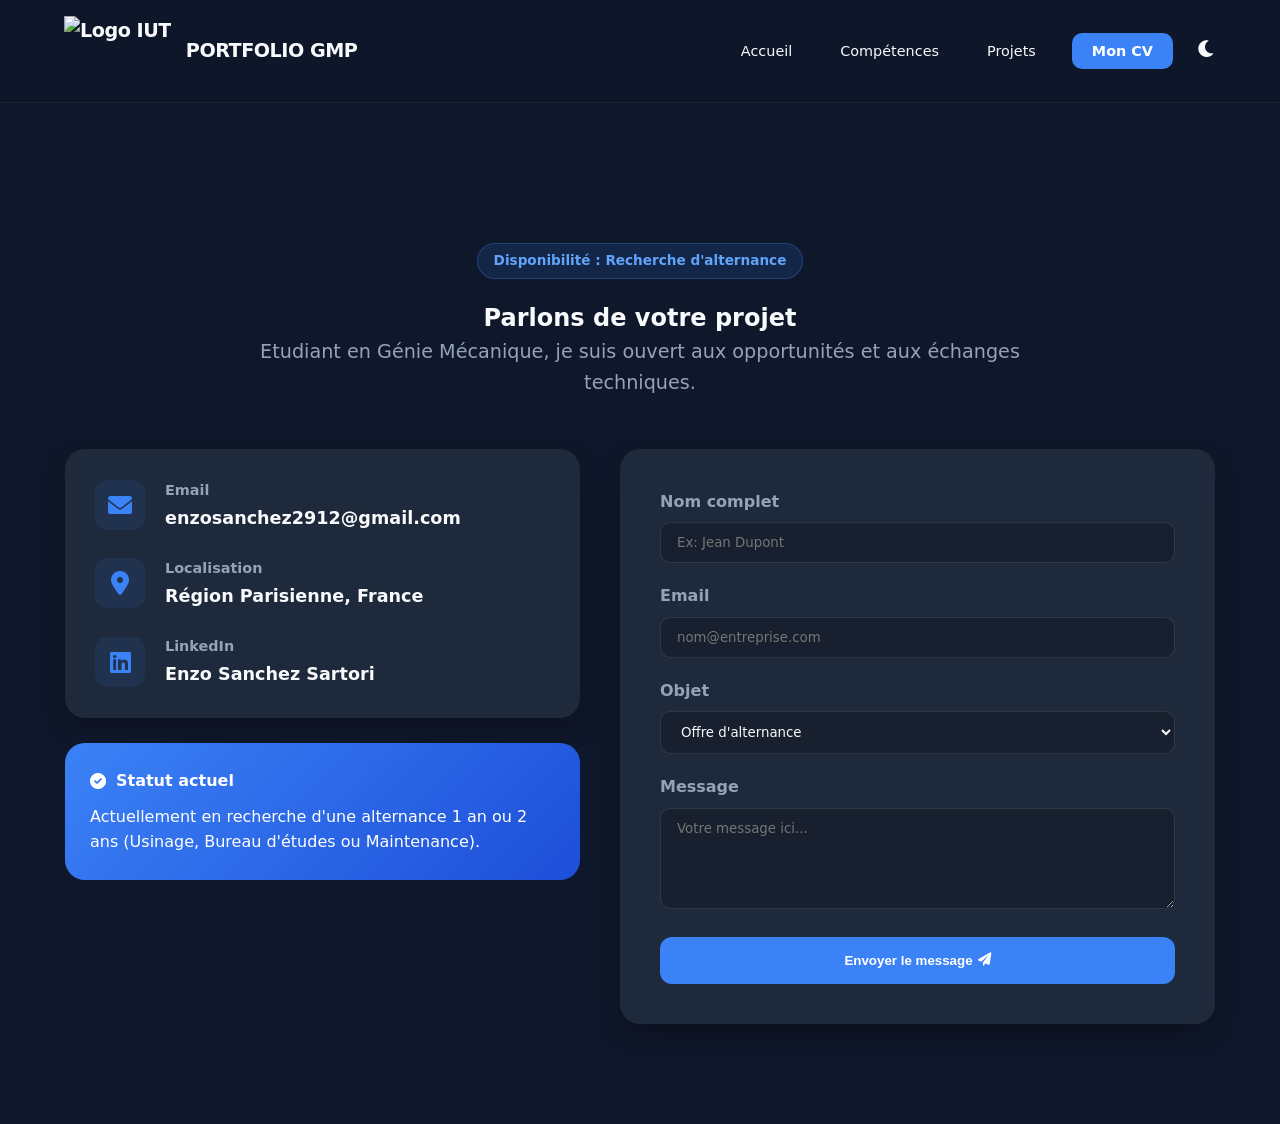
==== commit 7a5b1c5d: "update" ====
--- a/contact.html
+++ b/contact.html
@@ -58,6 +58,7 @@
         </a>
         <ul>
             <li><a href="index.html">Accueil</a></li>
+            <li><a href="index.html">Compétences</a></li>
             <li><a href="projets.html">Projets</a></li>
             <li><a href="common/cv.pdf" target="_blank" class="btn-cv">Mon CV</a></li>
             <li><button id="theme-toggle" class="theme-btn"><i class="fa-solid fa-moon"></i></button></li>
@@ -142,7 +143,7 @@
 
 
 <button id="floating-btn" class="floating-contact">
-    <span class="btn-text">Me contacter</span>
+    <span class="btn-text">Me contacter </span>
     <i class="fa-solid fa-chevron-down"></i>
 </button>
 
@@ -178,4 +179,4 @@
         }
     });
 </script>
-</body>
+</body>
--- a/style/page.css
+++ b/style/page.css
@@ -1,11 +1,31 @@
 /* --- HERO SECTION --- */
-.hero { padding: 120px 20px; text-align: center; max-width: 1000px; margin: auto; }
-
-.hero h1 { font-size: clamp(2.5rem, 8vw, 4rem); margin: 24px 0; font-weight: 900; letter-spacing: -2px; }
-.subtitle { font-size: 1.5rem; color: var(--text-sub); margin-bottom: 24px; font-weight: 500; }
+.hero { 
+    padding: 150px 20px 60px; 
+    text-align: center; 
+    max-width: 1200px; 
+    margin: auto;
+    display: flex;
+    flex-direction: column;
+    align-items: center; /* Centre tout horizontalement */
+}
+
+.hero h1 { 
+    font-size: clamp(2.5rem, 8vw, 4.2rem); 
+    margin: 10px 0 20px; 
+    font-weight: 900; 
+    letter-spacing: -2px; 
+    line-height: 1.1;
+    color: var(--text-main);
+}
+
+.subtitle { 
+    font-size: 1.2rem; 
+    color: var(--text-sub); 
+    margin-bottom: 20px; 
+    font-weight: 500; 
+}
 .description { max-width: 650px; margin: 0 auto 48px; color: var(--text-sub); font-size: 1.15rem; }
 
-/* --- PAGE CONTACT --- */
 /* --- PAGE CONTACT --- */
 .contact-page {
     width: 100%;
@@ -150,6 +170,7 @@
 }
 
 /* --- BOUTON FLOTTANT DYNAMIQUE --- */
+/* --- BOUTON FLOTTANT DYNAMIQUE --- */
 .floating-contact {
     position: fixed;
     bottom: 25px;
@@ -159,22 +180,22 @@
     border: none;
     
     height: 55px;
-    width: 160px; /* Largeur fixe du mode pilule */
+    width: 175px; /* Augmenté légèrement pour laisser de la place */
     border-radius: 50px;
     box-shadow: 0 5px 20px var(--primary-glow);
     z-index: 2000;
     
     display: flex;
     align-items: center;
-    justify-content: flex-start; /* Aligne le contenu vers la gauche */
+    justify-content: space-between; /* Écarte le texte et l'icône aux extrémités */
+    padding: 0 20px; /* Ajoute une marge interne fixe */
+    
     cursor: pointer;
-    overflow: hidden; /* Coupe tout ce qui dépasse pendant l'animation */
-    
+    overflow: hidden;
     font-family: inherit;
     font-weight: 700;
-    font-size: 1.1rem;
-
-    transition: width 0.5s cubic-bezier(0.4, 0, 0.2, 1);
+    font-size: 1rem;
+    transition: width 0.5s cubic-bezier(0.4, 0, 0.2, 1), padding 0.5s;
 }
 
 /* LE TEXTE : Reste sur une seule ligne quoi qu'il arrive */
--- a/style/responsive.css
+++ b/style/responsive.css
@@ -1,28 +1,39 @@
-/* --- CONFIGURATION MOBILE UNIQUE ET PROPRE --- */
+/* ============================================
+   RESPONSIVE.CSS — Adaptations mobile/tablette
+   ============================================ */
+
+/* --- MOBILE (≤ 768px) --- */
 @media (max-width: 768px) {
-    /* 1. Navigation : On garde tout sur une seule ligne */
+
+    /* Navigation : tout sur une ligne */
     .nav-container {
-        flex-direction: row !important; 
+        flex-direction: row !important;
         justify-content: space-between;
         padding: 5px 15px;
     }
 
-    /* 2. On réduit la taille du logo pour gagner de la place */
     .nav-logo-img {
-        height: 45px !important; 
+        height: 45px !important;
         margin-right: 0;
     }
 
-    /* 3. On cache le texte "PORTFOLIO GMP" sur mobile (trop long) */
+    /* On masque le texte "PORTFOLIO GMP" sur mobile */
     .logo span {
-        display: none !important; 
+        display: none !important;
     }
 
-    /* 4. On ajuste les liens du menu pour qu'ils ne se chevauchent pas */
     nav ul {
-        gap: 12px;
+        gap: 6px;
         margin: 0;
-        padding: 0;
+        padding: 0 4px 0 0; /* petit padding droite pour ne pas coller au bord */
+        flex-wrap: nowrap;
+        align-items: center;
+    }
+
+    /* Bouton thème : s'assure qu'il ne touche pas le bord */
+    .theme-btn {
+        padding: 6px 8px;
+        font-size: 1rem;
     }
 
     nav ul li a {
@@ -30,54 +41,90 @@
         padding: 5px;
     }
 
-    /* 5. Le bouton CV devient un peu plus discret */
     .btn-cv {
-        padding: 6px 12px;
-        font-size: 0.8rem;
+        padding: 6px 10px;
+        font-size: 0.75rem;
+        white-space: nowrap;
+        flex-shrink: 0;
     }
 
-    /* 6. Grille de compétences (Accueil) : une seule colonne */
- .skills-grid {
-        grid-template-columns: 1fr !important; /* Une seule colonne sur mobile */
+    /* Grille → 1 colonne */
+    .skills-grid {
+        grid-template-columns: 1fr !important;
     }
 
     .skill-item {
         width: 100%;
         max-width: none;
     }
-.contact-page {
+
+    /* Hero */
+    .hero {
+        padding: 60px 15px;
+    }
+
+    .hero h1 {
+        letter-spacing: -1px;
+        margin: 15px 0;
+    }
+
+    .hero .subtitle {
+        font-size: 1.1rem;
+    }
+
+    .description {
+        font-size: 1rem;
+        margin-bottom: 30px;
+    }
+
+    .hero-btns {
+        max-width: 100%;
+    }
+.hero-btns .btn-primary,
+    .hero-btns .btn-secondary {
+        font-size: 1.1rem; /* Texte un peu plus petit sur mobile */
+        padding: 15px;      /* Boutons moins épais */
+    }
+    /* Contact */
+    .contact-page {
         padding-top: 120px !important;
     }
-    
+
     .contact-container {
         padding: 0 20px 60px;
         gap: 30px;
     }
 
-    .contact-info, .contact-form-container {
-        min-width: 100%; /* Prend toute la largeur sur mobile */
+    .contact-info,
+    .contact-form-container {
+        min-width: 100%;
     }
 
     .contact-header h1 {
         font-size: 1.8rem;
     }
-    .hero-btns {
-        max-width: 100%; /* Les boutons prennent tout l'écran sur mobile */
+}
+
+/* --- TABLETTE (≤ 900px) --- */
+@media (max-width: 900px) {
+    .contact-container {
+        grid-template-columns: 1fr;
+    }
+
+    .contact-page {
+        padding-top: 100px;
     }
 }
 
-/* --- CONFIGURATION PC UNIQUE --- */
+/* --- DESKTOP (≥ 769px) : masquer le bouton flottant contact --- */
 @media (min-width: 769px) {
-    .floating-contact { display: none; } 
-}
+    .floating-contact {
+        display: none;
+    }
 
-/* --- CONFIGURATION pour les contacte --- */
-@media (max-width: 900px) {
-    .contact-container {
-        grid-template-columns: 1fr;
     }
     
     .contact-page {
         padding-top: 100px;
     }
-}+
